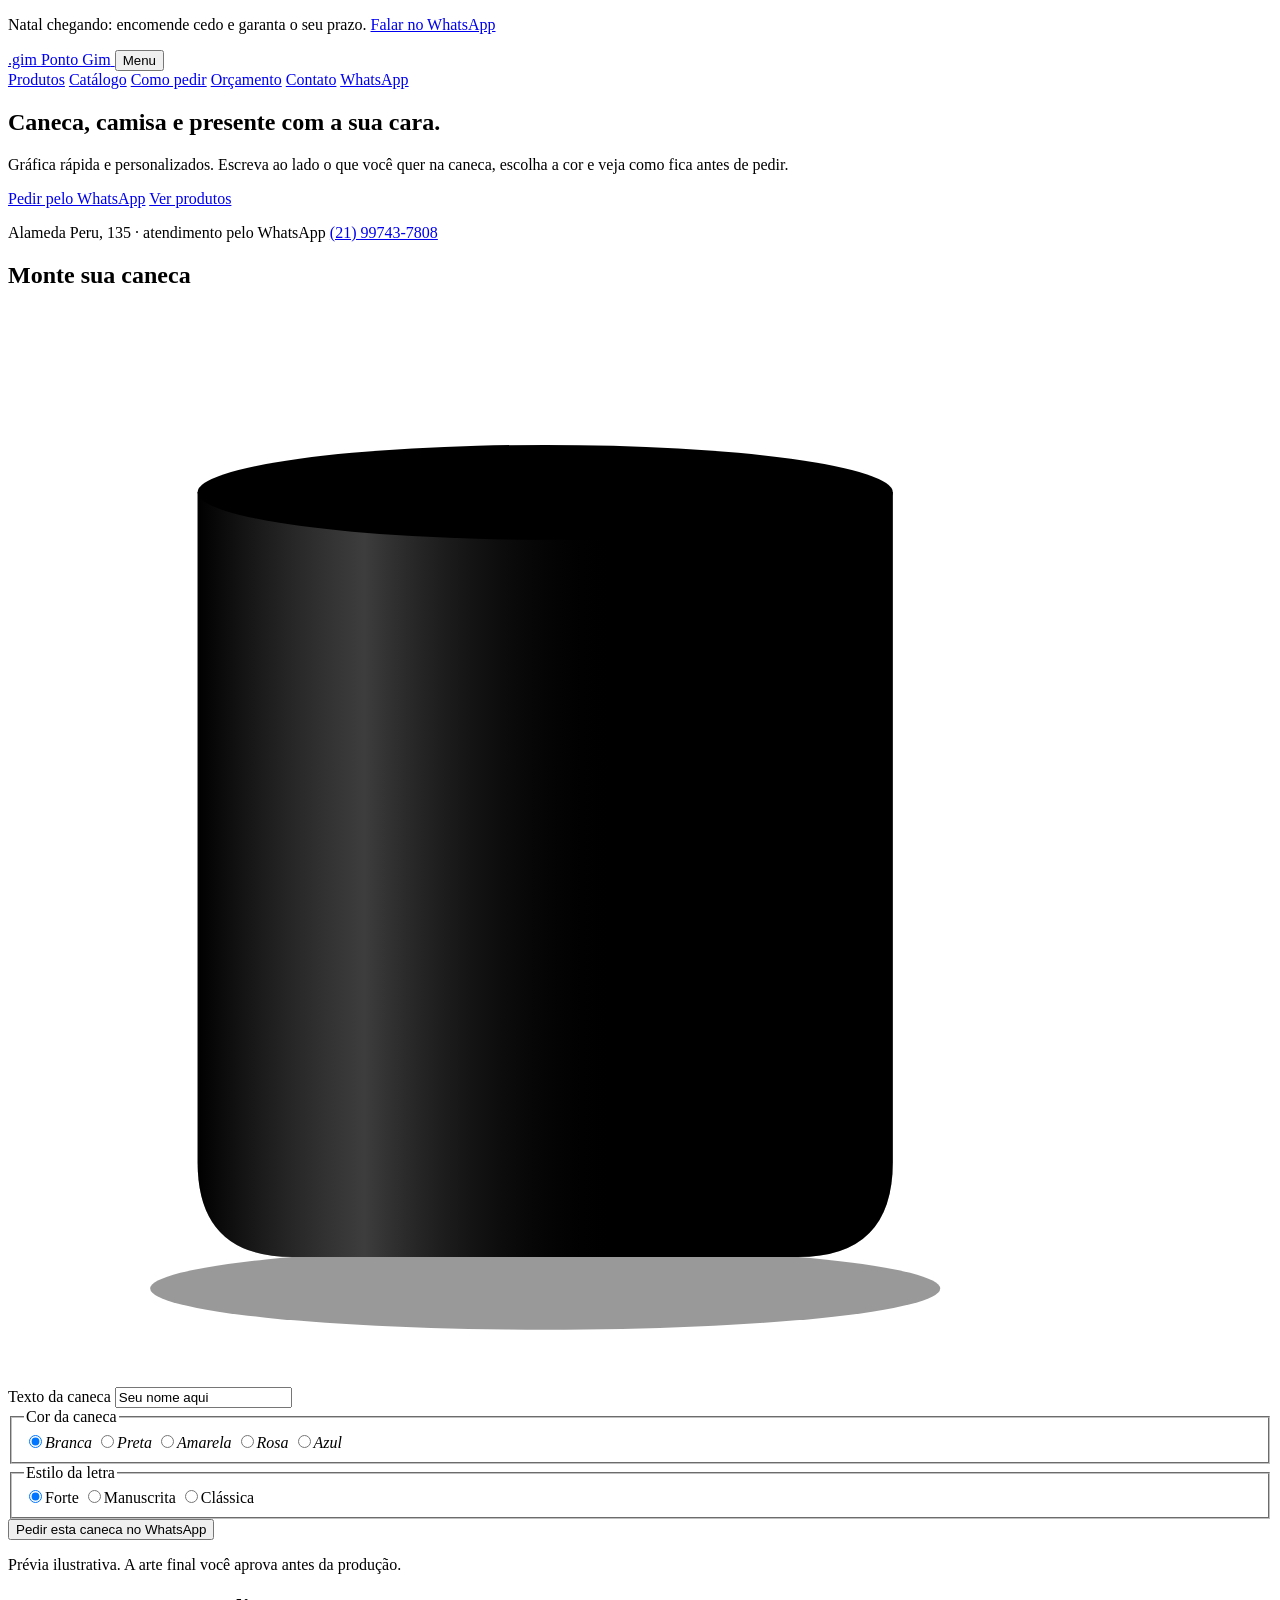
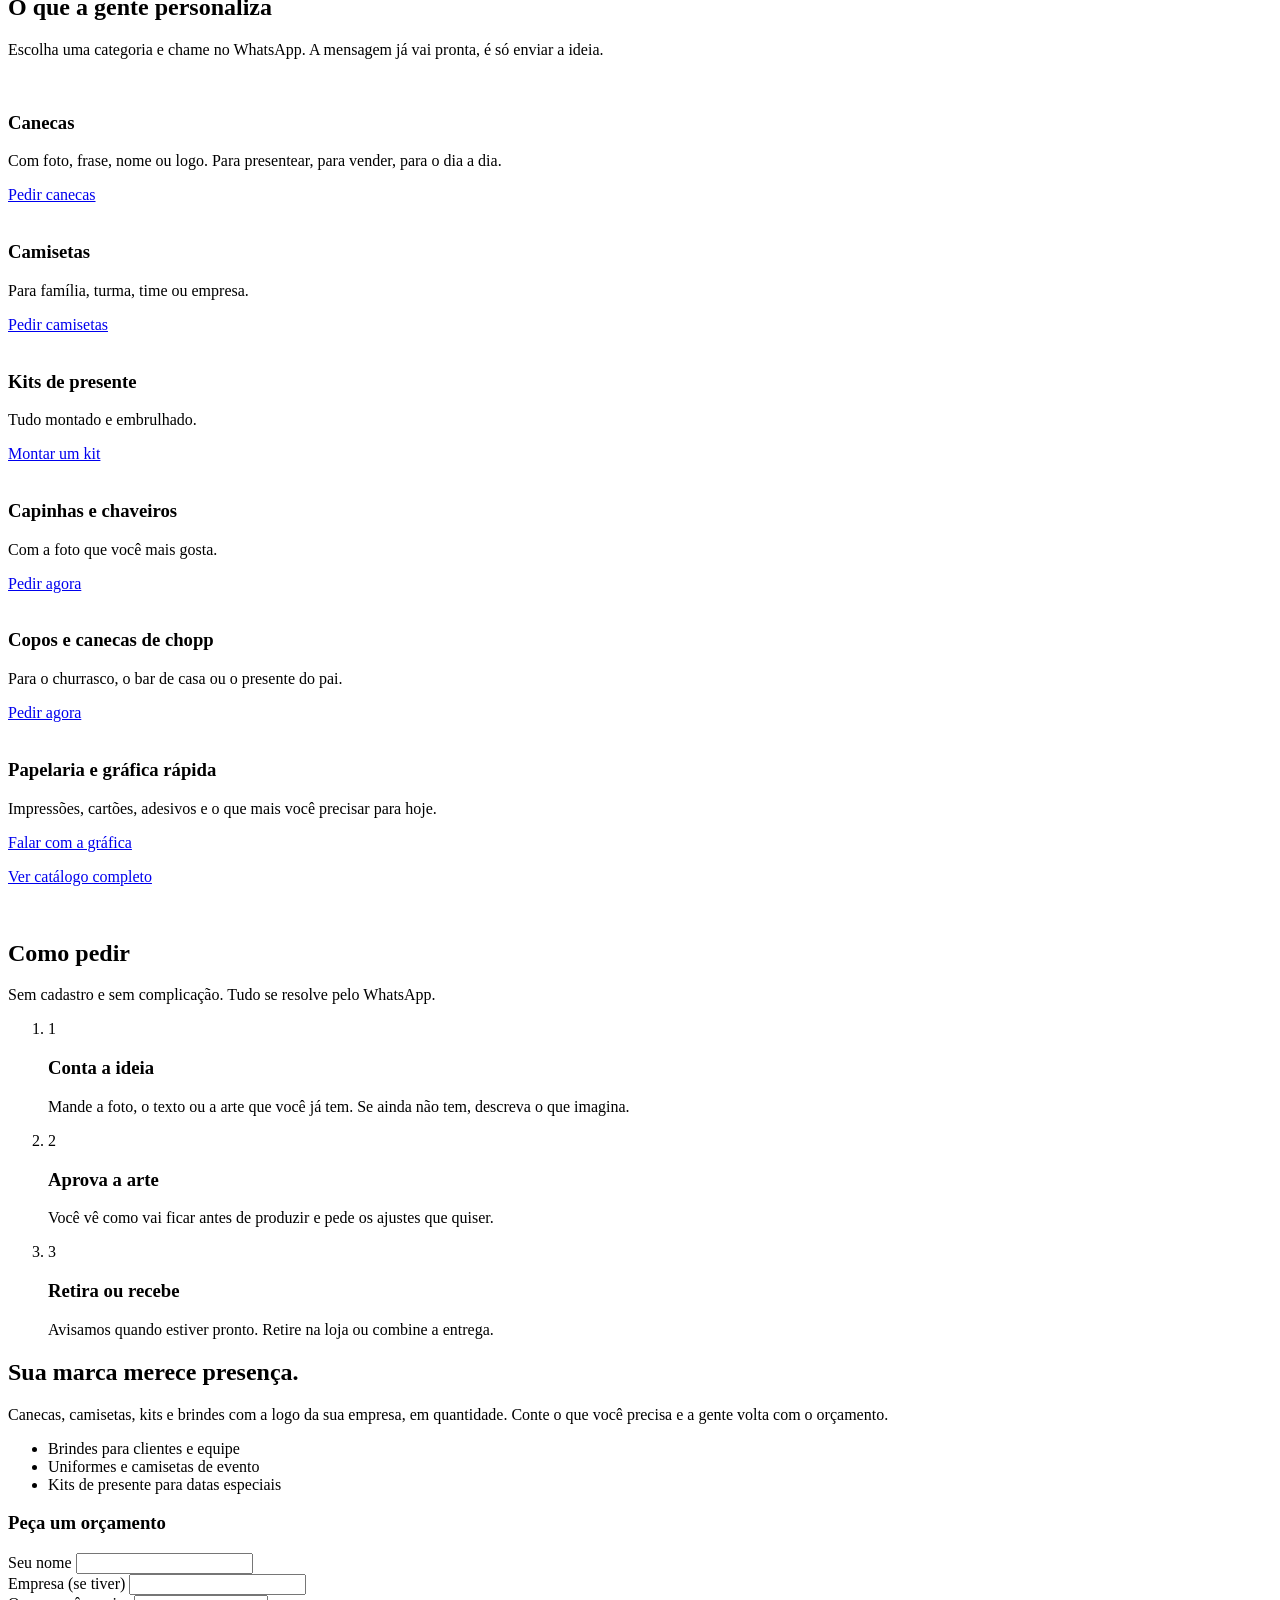
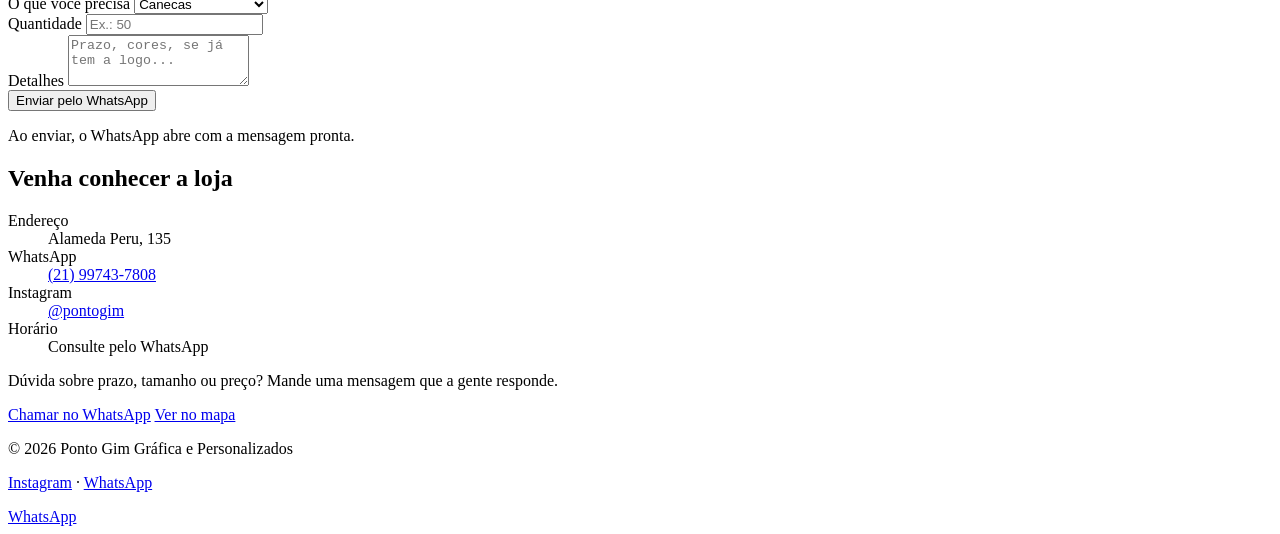
==== index.html @ f095c34d "Add files via upload" ====
<!DOCTYPE html>
<html lang="pt-BR">
<head>
  <meta charset="utf-8">
  <meta name="viewport" content="width=device-width, initial-scale=1">
  <title>Ponto Gim | Gráfica rápida e personalizados</title>
  <meta name="description" content="Canecas, camisetas, brindes e kits personalizados. Gráfica rápida na Alameda Peru, 135. Peça pelo WhatsApp.">
  <meta name="theme-color" content="#120d1f">
  <meta property="og:title" content="Ponto Gim | Gráfica rápida e personalizados">
  <meta property="og:description" content="Canecas, camisetas, brindes e kits com a sua cara. Peça pelo WhatsApp.">
  <meta property="og:type" content="website">
  <link rel="icon" href="data:image/svg+xml,%3Csvg xmlns='http://www.w3.org/2000/svg' viewBox='0 0 64 64'%3E%3Cdefs%3E%3ClinearGradient id='g' x1='0' y1='0' x2='1' y2='1'%3E%3Cstop offset='0' stop-color='%23ff8a1f'/%3E%3Cstop offset='.5' stop-color='%23ff3d8b'/%3E%3Cstop offset='1' stop-color='%232e6bff'/%3E%3C/linearGradient%3E%3C/defs%3E%3Ccircle cx='32' cy='32' r='30' fill='url(%23g)'/%3E%3Ccircle cx='32' cy='32' r='22' fill='%23120d1f'/%3E%3C/svg%3E">

  <link rel="preconnect" href="https://fonts.googleapis.com">
  <link rel="preconnect" href="https://fonts.gstatic.com" crossorigin>
  <link href="https://fonts.googleapis.com/css2?family=Anton&family=Figtree:wght@400;600;800&family=Playfair+Display:ital,wght@1,700&family=Yellowtail&display=swap" rel="stylesheet">
  <link rel="stylesheet" href="css/style.css">
</head>
<body>

  <!-- Faixa de campanha: troque o texto a cada data comemorativa -->
  <div class="campaign">
    <p>Natal chegando: encomende cedo e garanta o seu prazo.
      <a href="https://wa.me/5521997437808" data-wa="Oi! Vim pelo site e quero encomendar presentes de Natal.">Falar no WhatsApp</a>
    </p>
  </div>

  <header class="site-header">
    <div class="wrap header-row">
      <a class="logo" href="#inicio" aria-label="Ponto Gim, ir para o início">
        <!-- Para usar o logo oficial: troque este span por <img src="img/logo.png" alt="Ponto Gim" height="44"> -->
        <span class="logo-mark"><span class="logo-text">.gim</span></span>
        <span class="logo-name">Ponto Gim</span>
      </a>

      <button class="nav-toggle" type="button" aria-expanded="false" aria-controls="menu">Menu</button>

      <nav id="menu" class="nav" aria-label="Principal">
        <a href="#produtos">Produtos</a>
        <a href="paginas/catalogo.html">Catálogo</a>
        <a href="#como-pedir">Como pedir</a>
        <a href="#orcamento">Orçamento</a>
        <a href="#contato">Contato</a>
        <a class="btn btn--primary btn--small" href="https://wa.me/5521997437808" data-wa="Oi! Vim pelo site da Ponto Gim e queria fazer um pedido.">WhatsApp</a>
      </nav>
    </div>
  </header>

  <main>

    <!-- HERO -->
    <section id="inicio" class="hero">
      <div class="wrap hero-grid">
        <div class="hero-copy">
          <h1>Caneca, camisa e presente com a sua cara.</h1>
          <p class="hero-lead">Gráfica rápida e personalizados. Escreva ao lado o que você quer na caneca, escolha a cor e veja como fica antes de pedir.</p>
          <div class="hero-actions">
            <a class="btn btn--primary" href="https://wa.me/5521997437808" data-wa="Oi! Vim pelo site da Ponto Gim e queria fazer um pedido.">Pedir pelo WhatsApp</a>
            <a class="btn btn--ghost" href="#produtos">Ver produtos</a>
          </div>
          <p class="hero-address">Alameda Peru, 135 &middot; atendimento pelo WhatsApp <a href="tel:+5521997437808">(21) 99743-7808</a></p>
        </div>

        <form class="builder" id="builder" aria-labelledby="builder-title">
          <h2 id="builder-title">Monte sua caneca</h2>

          <div class="stage">
            <svg id="mug" viewBox="0 0 400 340" role="img" aria-label="Pré-visualização da caneca personalizada">
              <defs>
                <linearGradient id="shade" x1="0" x2="1" y1="0" y2="0">
                  <stop offset="0" stop-color="#000" stop-opacity=".30"/>
                  <stop offset=".24" stop-color="#fff" stop-opacity=".24"/>
                  <stop offset=".6" stop-color="#000" stop-opacity="0"/>
                  <stop offset="1" stop-color="#000" stop-opacity=".34"/>
                </linearGradient>
              </defs>
              <ellipse cx="170" cy="310" rx="125" ry="13" fill="#000" opacity=".4"/>
              <path id="mug-handle" d="M276 106 C356 100 356 240 276 238" fill="none" stroke-width="30" stroke-linecap="round"/>
              <path id="mug-body" d="M60 58 H280 V270 Q280 300 250 300 H90 Q60 300 60 270 Z"/>
              <path d="M60 58 H280 V270 Q280 300 250 300 H90 Q60 300 60 270 Z" fill="url(#shade)"/>
              <ellipse id="mug-rim" cx="170" cy="58" rx="110" ry="15"/>
              <ellipse cx="170" cy="60" rx="100" ry="10" fill="#000" opacity=".38"/>
              <text id="mug-label" x="170" y="180" text-anchor="middle"></text>
            </svg>
          </div>

          <div class="field">
            <label for="mug-text">Texto da caneca</label>
            <input id="mug-text" name="texto" type="text" maxlength="36" value="Seu nome aqui" autocomplete="off">
          </div>

          <fieldset class="field">
            <legend>Cor da caneca</legend>
            <div class="swatches">
              <label class="swatch"><input type="radio" name="cor" value="#f4f1f8" data-nome="Branca" checked><span style="--c:#f4f1f8"></span><em class="sr-only">Branca</em></label>
              <label class="swatch"><input type="radio" name="cor" value="#1b1625" data-nome="Preta"><span style="--c:#1b1625"></span><em class="sr-only">Preta</em></label>
              <label class="swatch"><input type="radio" name="cor" value="#ffc23d" data-nome="Amarela"><span style="--c:#ffc23d"></span><em class="sr-only">Amarela</em></label>
              <label class="swatch"><input type="radio" name="cor" value="#ff6fa8" data-nome="Rosa"><span style="--c:#ff6fa8"></span><em class="sr-only">Rosa</em></label>
              <label class="swatch"><input type="radio" name="cor" value="#2e6bff" data-nome="Azul"><span style="--c:#2e6bff"></span><em class="sr-only">Azul</em></label>
            </div>
          </fieldset>

          <fieldset class="field">
            <legend>Estilo da letra</legend>
            <div class="pills">
              <label class="pill pill--forte"><input type="radio" name="fonte" value="forte" data-nome="Forte" checked><span>Forte</span></label>
              <label class="pill pill--manuscrita"><input type="radio" name="fonte" value="manuscrita" data-nome="Manuscrita"><span>Manuscrita</span></label>
              <label class="pill pill--classica"><input type="radio" name="fonte" value="classica" data-nome="Clássica"><span>Clássica</span></label>
            </div>
          </fieldset>

          <button class="btn btn--primary btn--full" type="submit">Pedir esta caneca no WhatsApp</button>
          <p class="builder-note">Prévia ilustrativa. A arte final você aprova antes da produção.</p>
        </form>
      </div>
    </section>

    <!-- PRODUTOS -->
    <section id="produtos" class="section section--light">
      <div class="wrap">
        <div class="section-head">
          <h2>O que a gente personaliza</h2>
          <p>Escolha uma categoria e chame no WhatsApp. A mensagem já vai pronta, é só enviar a ideia.</p>
        </div>

        <!-- Para colocar fotos reais: salve em /img com os nomes abaixo (caneca.jpg, camiseta.jpg...). Se o arquivo não existir, o cartão usa só a cor. -->
        <div class="tiles">
          <article class="tile tile--big" style="--bg:#7b3ff2;--fg:#fff">
            <img src="img/caneca.jpg" alt="" loading="lazy" data-opcional>
            <div class="tile-body">
              <h3>Canecas</h3>
              <p>Com foto, frase, nome ou logo. Para presentear, para vender, para o dia a dia.</p>
              <a class="btn btn--light" href="https://wa.me/5521997437808" data-wa="Oi! Vim pelo site e quero fazer canecas personalizadas.">Pedir canecas</a>
            </div>
          </article>

          <article class="tile" style="--bg:#ff8a1f;--fg:#120d1f">
            <img src="img/camiseta.jpg" alt="" loading="lazy" data-opcional>
            <div class="tile-body">
              <h3>Camisetas</h3>
              <p>Para família, turma, time ou empresa.</p>
              <a class="btn btn--dark" href="https://wa.me/5521997437808" data-wa="Oi! Vim pelo site e quero fazer camisetas personalizadas.">Pedir camisetas</a>
            </div>
          </article>

          <article class="tile" style="--bg:#ff3d8b;--fg:#120d1f">
            <img src="img/kits.jpg" alt="" loading="lazy" data-opcional>
            <div class="tile-body">
              <h3>Kits de presente</h3>
              <p>Tudo montado e embrulhado.</p>
              <a class="btn btn--dark" href="https://wa.me/5521997437808" data-wa="Oi! Vim pelo site e quero montar um kit de presente personalizado.">Montar um kit</a>
            </div>
          </article>

          <article class="tile" style="--bg:#2e6bff;--fg:#fff">
            <img src="img/capinhas.jpg" alt="" loading="lazy" data-opcional>
            <div class="tile-body">
              <h3>Capinhas e chaveiros</h3>
              <p>Com a foto que você mais gosta.</p>
              <a class="btn btn--light" href="https://wa.me/5521997437808" data-wa="Oi! Vim pelo site e quero capinha ou chaveiro com foto.">Pedir agora</a>
            </div>
          </article>

          <article class="tile" style="--bg:#ffc23d;--fg:#120d1f">
            <img src="img/copos.jpg" alt="" loading="lazy" data-opcional>
            <div class="tile-body">
              <h3>Copos e canecas de chopp</h3>
              <p>Para o churrasco, o bar de casa ou o presente do pai.</p>
              <a class="btn btn--dark" href="https://wa.me/5521997437808" data-wa="Oi! Vim pelo site e quero copos ou canecas de chopp personalizados.">Pedir agora</a>
            </div>
          </article>

          <article class="tile tile--wide" style="--bg:#1b1430;--fg:#fff">
            <img src="img/papelaria.jpg" alt="" loading="lazy" data-opcional>
            <div class="tile-body">
              <h3>Papelaria e gráfica rápida</h3>
              <p>Impressões, cartões, adesivos e o que mais você precisar para hoje.</p>
              <a class="btn btn--light" href="https://wa.me/5521997437808" data-wa="Oi! Vim pelo site e preciso de um serviço de gráfica rápida.">Falar com a gráfica</a>
            </div>
          </article>
        </div>

        <p class="ver-catalogo">
          <a class="btn btn--dark" href="paginas/catalogo.html">Ver catálogo completo</a>
        </p>
      </div>
    </section>

    <!-- COMO PEDIR -->
    <section id="como-pedir" class="section">
      <div class="wrap wrap--mascote">
        <!-- Mascote: salve o arquivo em img/mascote.png (PNG com fundo transparente). Se não existir, some sozinho. -->
        <img class="mascote" src="img/mascote.png" alt="" loading="lazy" data-opcional>
        <div class="section-head">
          <h2>Como pedir</h2>
          <p>Sem cadastro e sem complicação. Tudo se resolve pelo WhatsApp.</p>
        </div>
        <ol class="steps">
          <li>
            <span class="step-n">1</span>
            <h3>Conta a ideia</h3>
            <p>Mande a foto, o texto ou a arte que você já tem. Se ainda não tem, descreva o que imagina.</p>
          </li>
          <li>
            <span class="step-n">2</span>
            <h3>Aprova a arte</h3>
            <p>Você vê como vai ficar antes de produzir e pede os ajustes que quiser.</p>
          </li>
          <li>
            <span class="step-n">3</span>
            <h3>Retira ou recebe</h3>
            <p>Avisamos quando estiver pronto. Retire na loja ou combine a entrega.</p>
          </li>
        </ol>
      </div>
    </section>

    <!-- CORPORATIVO + ORÇAMENTO -->
    <section id="orcamento" class="section section--panel">
      <div class="wrap corp-grid">
        <div class="corp-copy">
          <h2>Sua marca merece presença.</h2>
          <p>Canecas, camisetas, kits e brindes com a logo da sua empresa, em quantidade. Conte o que você precisa e a gente volta com o orçamento.</p>
          <ul class="corp-list">
            <li>Brindes para clientes e equipe</li>
            <li>Uniformes e camisetas de evento</li>
            <li>Kits de presente para datas especiais</li>
          </ul>
        </div>

        <form class="quote" id="quote">
          <h3>Peça um orçamento</h3>
          <div class="field">
            <label for="q-nome">Seu nome</label>
            <input id="q-nome" name="nome" type="text" required autocomplete="name">
          </div>
          <div class="field">
            <label for="q-empresa">Empresa (se tiver)</label>
            <input id="q-empresa" name="empresa" type="text" autocomplete="organization">
          </div>
          <div class="row">
            <div class="field">
              <label for="q-produto">O que você precisa</label>
              <select id="q-produto" name="produto">
                <option>Canecas</option>
                <option>Camisetas</option>
                <option>Kits de presente</option>
                <option>Brindes</option>
                <option>Papelaria e gráfica</option>
                <option>Outro</option>
              </select>
            </div>
            <div class="field">
              <label for="q-qtd">Quantidade</label>
              <input id="q-qtd" name="qtd" type="number" min="1" inputmode="numeric" placeholder="Ex.: 50">
            </div>
          </div>
          <div class="field">
            <label for="q-detalhes">Detalhes</label>
            <textarea id="q-detalhes" name="detalhes" rows="3" placeholder="Prazo, cores, se já tem a logo..."></textarea>
          </div>
          <button class="btn btn--primary btn--full" type="submit">Enviar pelo WhatsApp</button>
          <p class="builder-note">Ao enviar, o WhatsApp abre com a mensagem pronta.</p>
        </form>
      </div>
    </section>

    <!-- CONTATO -->
    <section id="contato" class="section section--light">
      <div class="wrap contact-grid">
        <div>
          <h2>Venha conhecer a loja</h2>
          <dl class="contact-list">
            <div>
              <dt>Endereço</dt>
              <dd>Alameda Peru, 135</dd>
            </div>
            <div>
              <dt>WhatsApp</dt>
              <dd><a href="https://wa.me/5521997437808" data-wa="Oi! Vim pelo site da Ponto Gim.">(21) 99743-7808</a></dd>
            </div>
            <div>
              <dt>Instagram</dt>
              <dd><a href="https://www.instagram.com/pontogim" target="_blank" rel="noopener">@pontogim</a></dd>
            </div>
            <div>
              <dt>Horário</dt>
              <dd>Consulte pelo WhatsApp</dd>
            </div>
          </dl>
        </div>

        <div class="contact-cta">
          <p>Dúvida sobre prazo, tamanho ou preço? Mande uma mensagem que a gente responde.</p>
          <div class="hero-actions">
            <a class="btn btn--dark" href="https://wa.me/5521997437808" data-wa="Oi! Vim pelo site da Ponto Gim e tenho uma dúvida.">Chamar no WhatsApp</a>
            <a class="btn btn--outline-dark" href="https://www.google.com/maps/search/?api=1&amp;query=Alameda+Peru+135" target="_blank" rel="noopener">Ver no mapa</a>
          </div>
        </div>
      </div>
    </section>

  </main>

  <footer class="site-footer">
    <div class="wrap footer-row">
      <p>&copy; <span id="year">2026</span> Ponto Gim Gráfica e Personalizados</p>
      <p><a href="https://www.instagram.com/pontogim" target="_blank" rel="noopener">Instagram</a> &middot; <a href="https://wa.me/5521997437808" data-wa="Oi! Vim pelo site da Ponto Gim.">WhatsApp</a></p>
    </div>
  </footer>

  <a class="wa-float" href="https://wa.me/5521997437808" data-wa="Oi! Vim pelo site da Ponto Gim e queria fazer um pedido.">WhatsApp</a>

  <script src="js/comum.js"></script>
  <script src="js/script.js"></script>
</body>
</html>
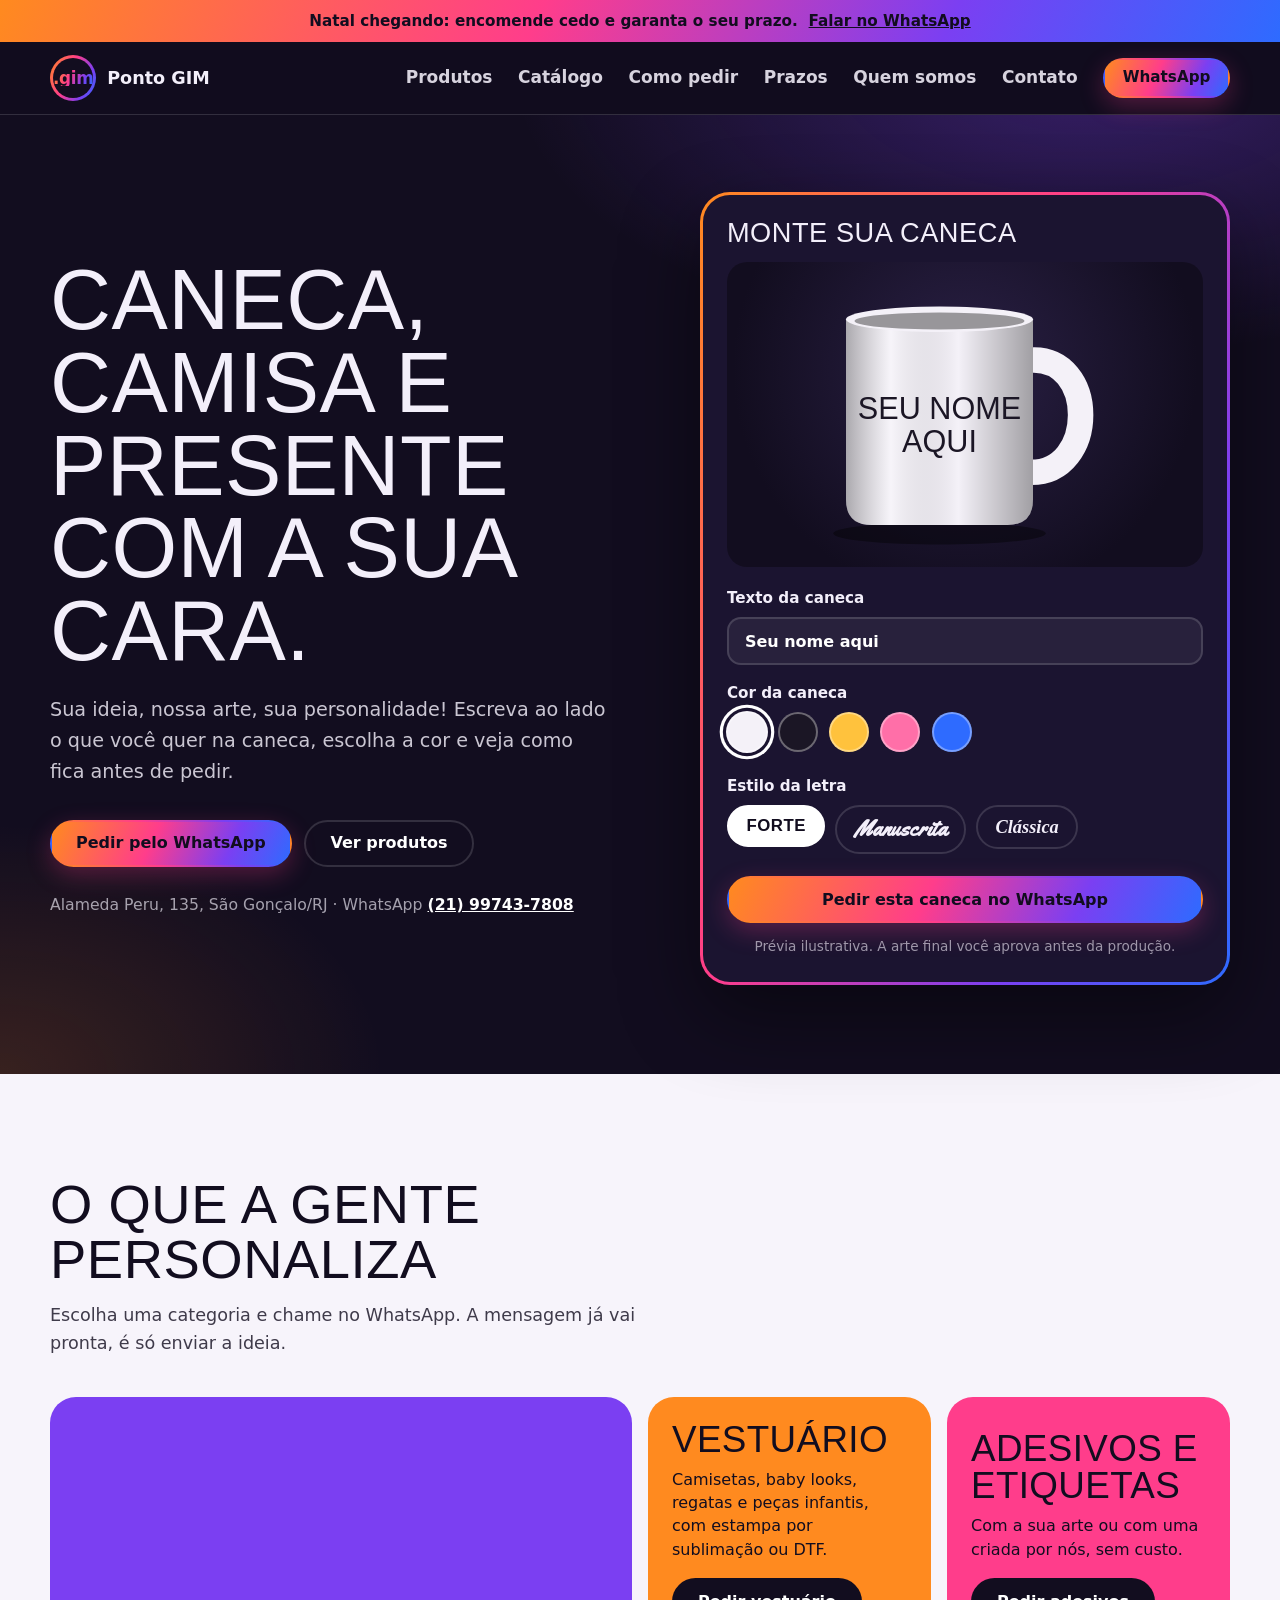
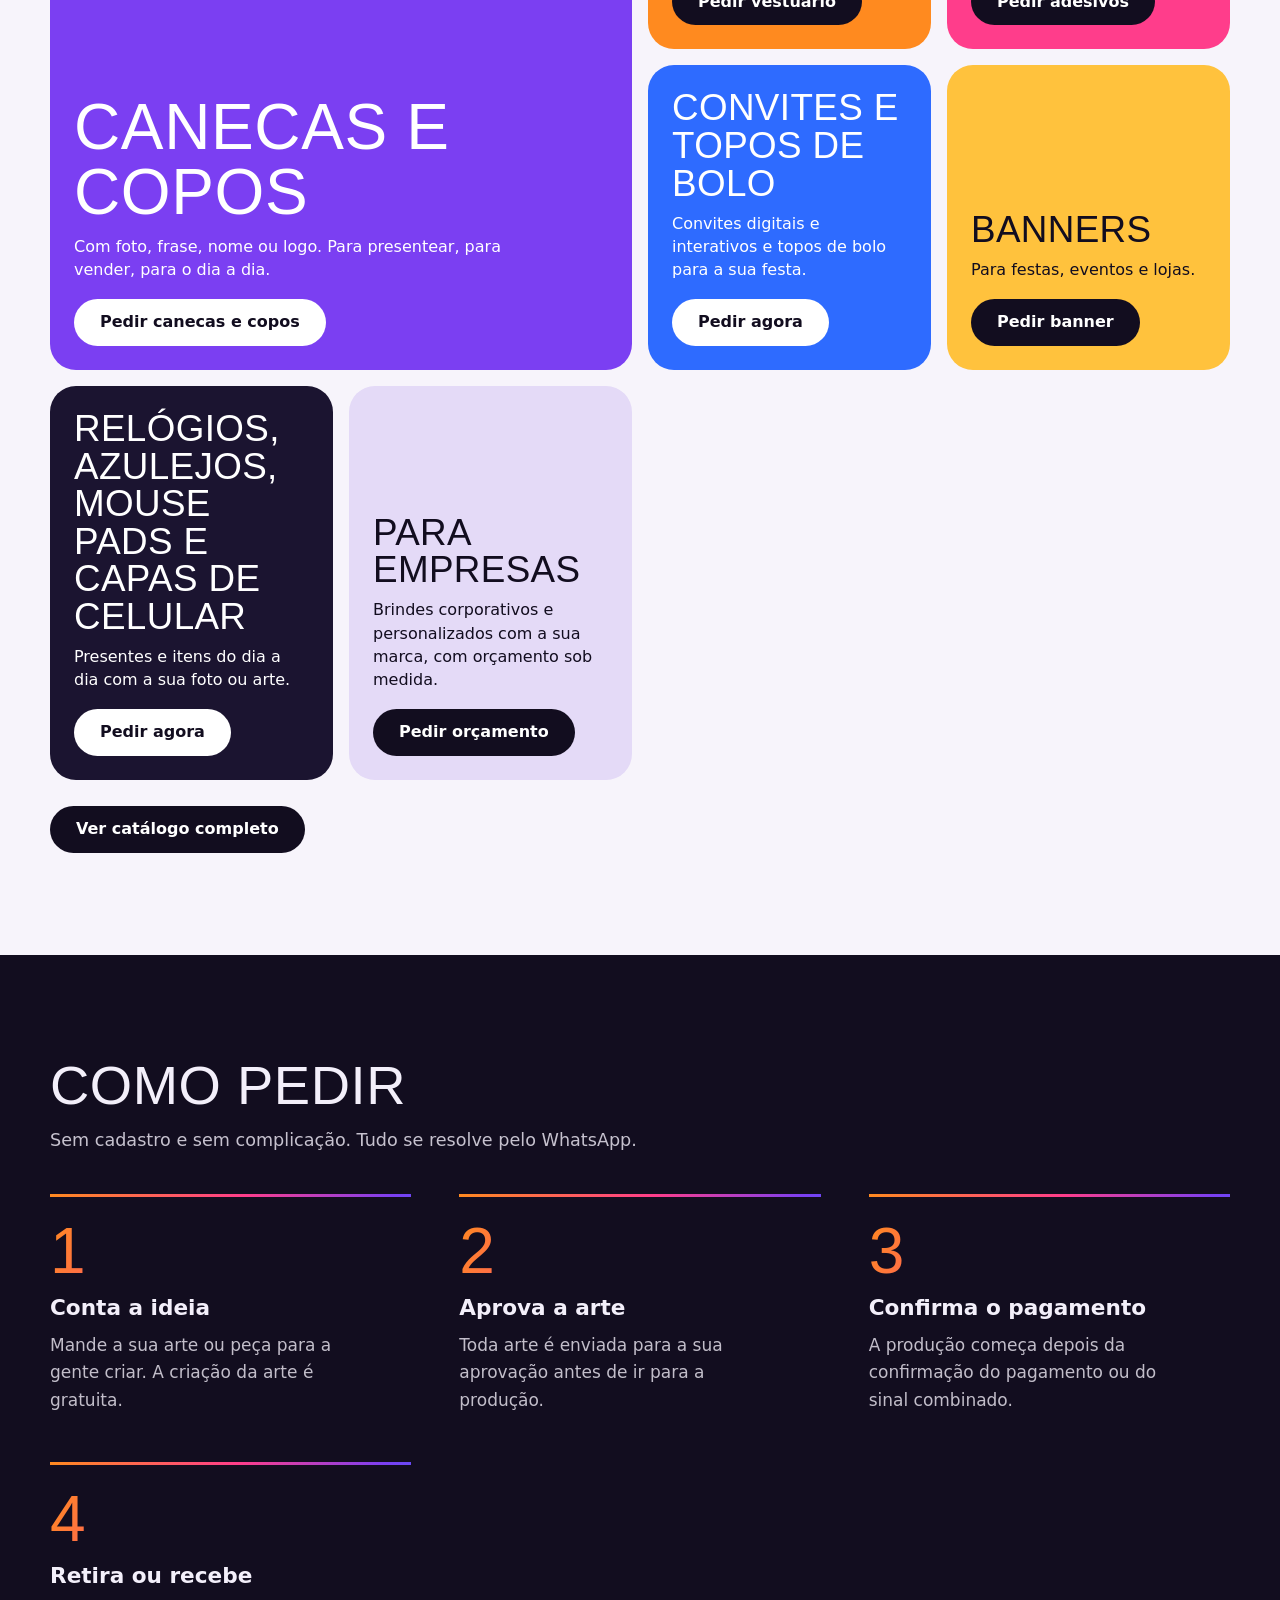
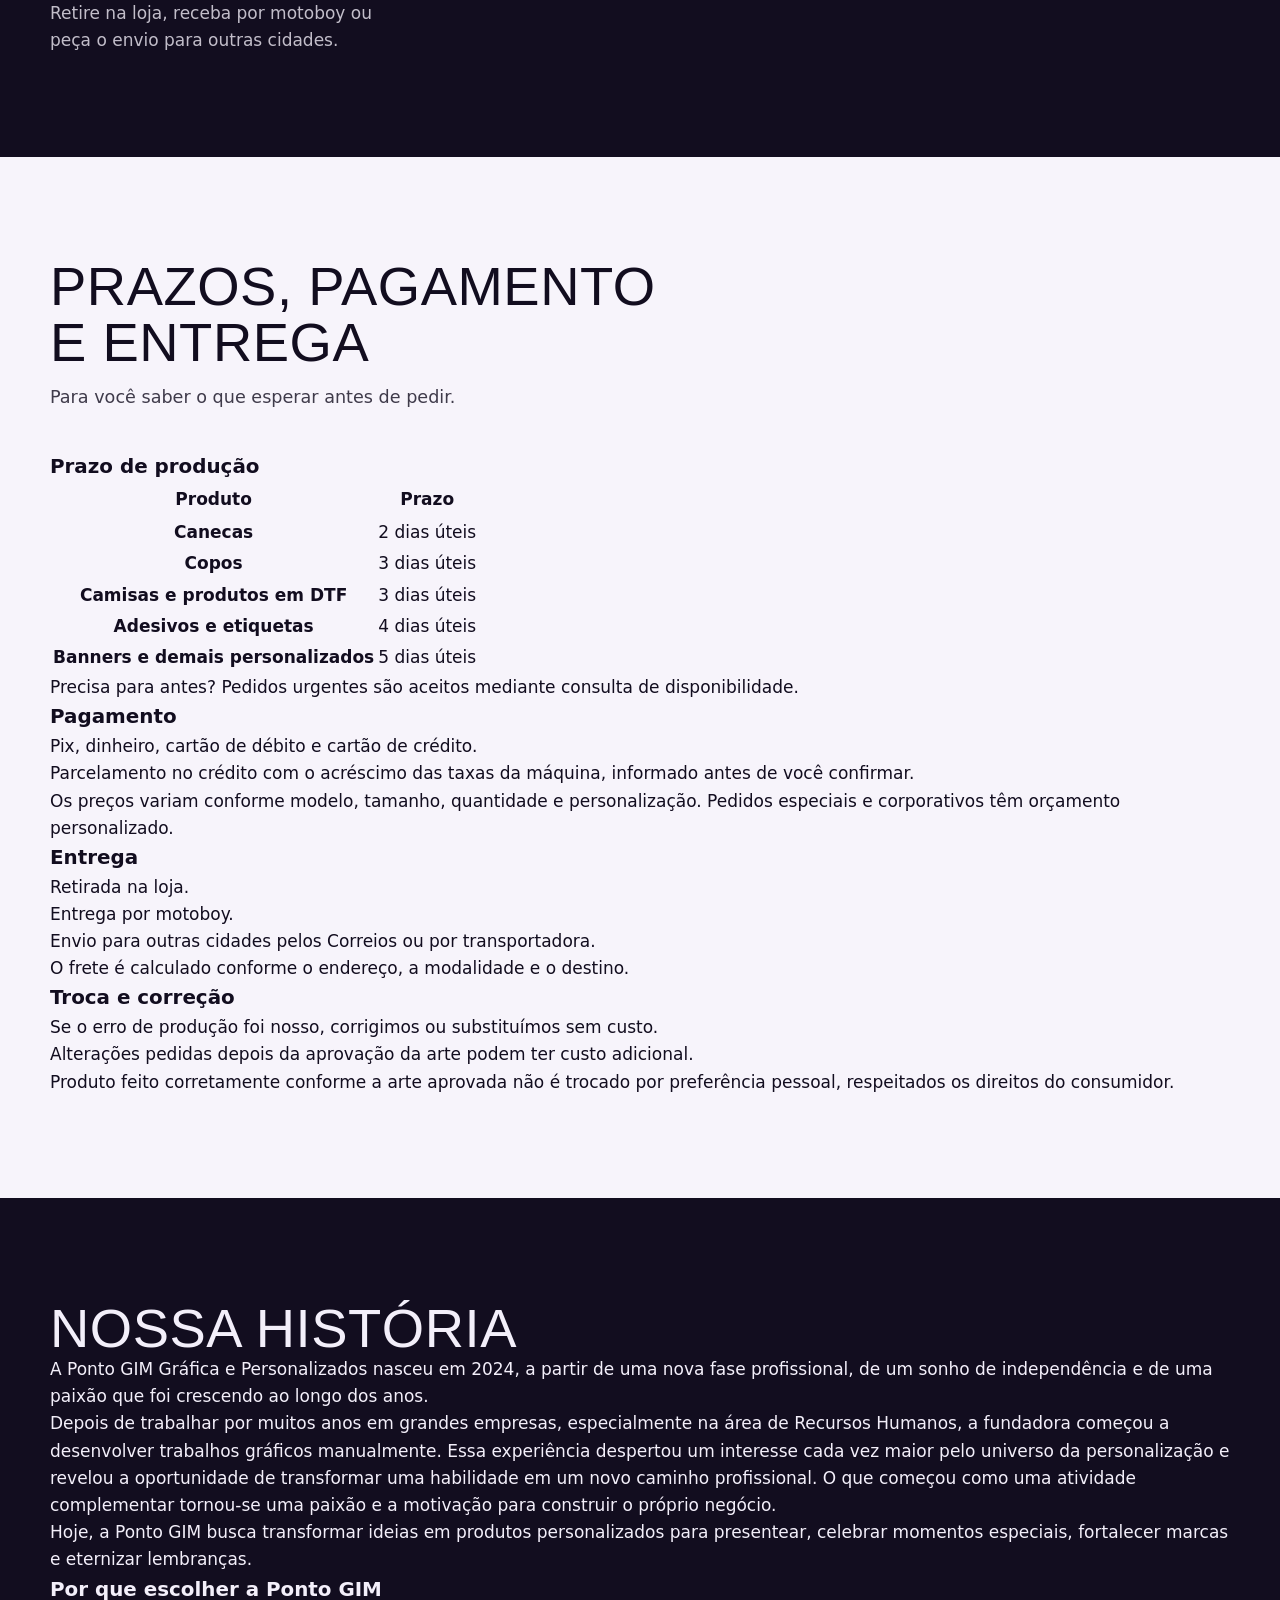
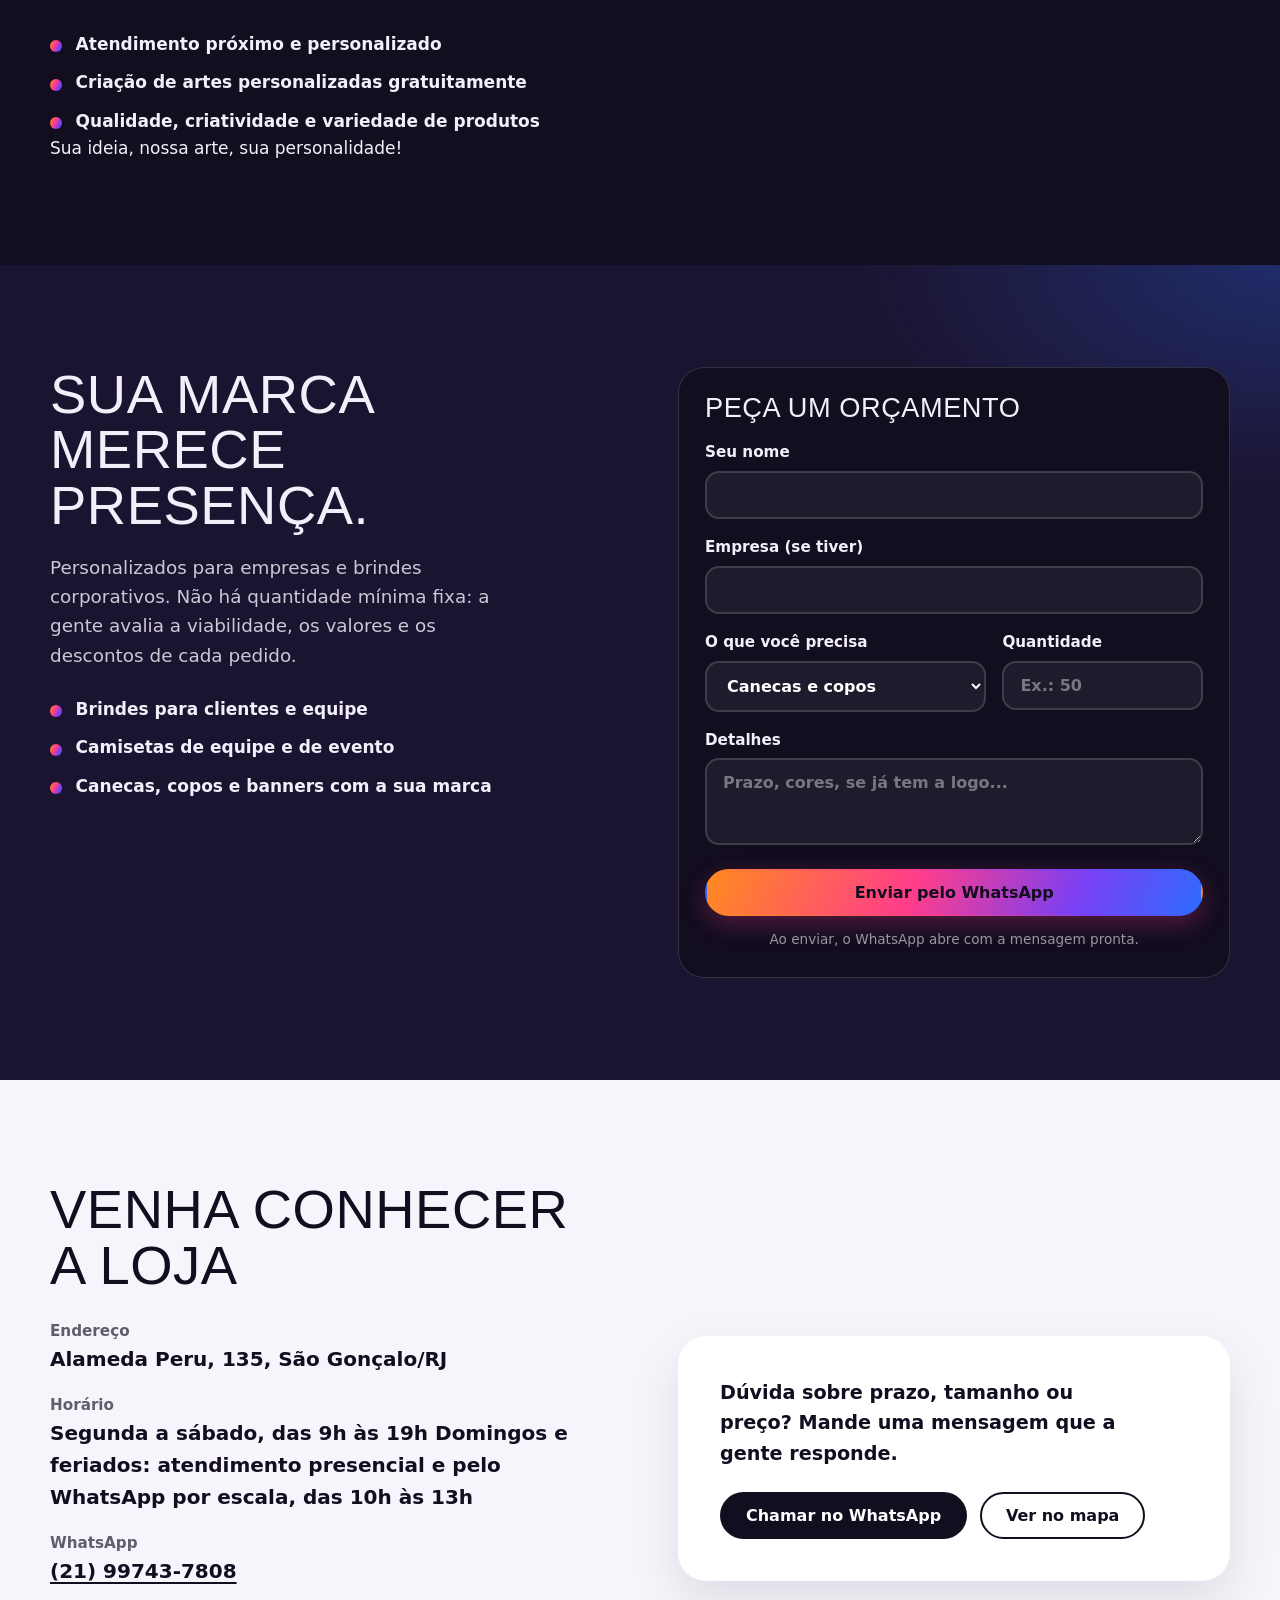
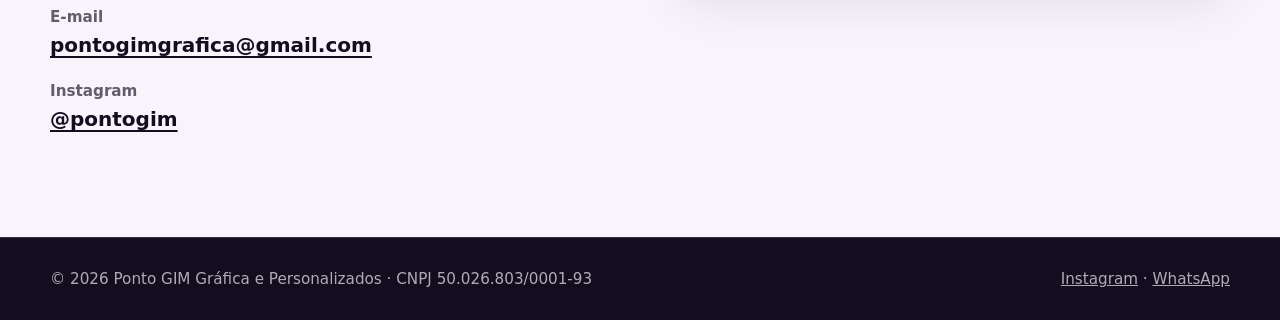
==== commit cd9329bb: "Add files via upload" ====
--- a/index.html
+++ b/index.html
@@ -3,11 +3,11 @@
 <head>
   <meta charset="utf-8">
   <meta name="viewport" content="width=device-width, initial-scale=1">
-  <title>Ponto Gim | Gráfica rápida e personalizados</title>
-  <meta name="description" content="Canecas, camisetas, brindes e kits personalizados. Gráfica rápida na Alameda Peru, 135. Peça pelo WhatsApp.">
+  <title>Ponto GIM | Gráfica e personalizados</title>
+  <meta name="description" content="Canecas, copos, camisetas, adesivos, banners e brindes personalizados. Alameda Peru, 135, São Gonçalo/RJ. Peça pelo WhatsApp.">
   <meta name="theme-color" content="#120d1f">
-  <meta property="og:title" content="Ponto Gim | Gráfica rápida e personalizados">
-  <meta property="og:description" content="Canecas, camisetas, brindes e kits com a sua cara. Peça pelo WhatsApp.">
+  <meta property="og:title" content="Ponto GIM | Gráfica e personalizados">
+  <meta property="og:description" content="Sua ideia, nossa arte, sua personalidade! Peça pelo WhatsApp.">
   <meta property="og:type" content="website">
   <link rel="icon" href="data:image/svg+xml,%3Csvg xmlns='http://www.w3.org/2000/svg' viewBox='0 0 64 64'%3E%3Cdefs%3E%3ClinearGradient id='g' x1='0' y1='0' x2='1' y2='1'%3E%3Cstop offset='0' stop-color='%23ff8a1f'/%3E%3Cstop offset='.5' stop-color='%23ff3d8b'/%3E%3Cstop offset='1' stop-color='%232e6bff'/%3E%3C/linearGradient%3E%3C/defs%3E%3Ccircle cx='32' cy='32' r='30' fill='url(%23g)'/%3E%3Ccircle cx='32' cy='32' r='22' fill='%23120d1f'/%3E%3C/svg%3E">
 
@@ -27,10 +27,10 @@
 
   <header class="site-header">
     <div class="wrap header-row">
-      <a class="logo" href="#inicio" aria-label="Ponto Gim, ir para o início">
-        <!-- Para usar o logo oficial: troque este span por <img src="img/logo.png" alt="Ponto Gim" height="44"> -->
+      <a class="logo" href="#inicio" aria-label="Ponto GIM, ir para o início">
+        <!-- Para usar o logo oficial: troque este span por <img src="img/logo.png" alt="Ponto GIM" height="44"> -->
         <span class="logo-mark"><span class="logo-text">.gim</span></span>
-        <span class="logo-name">Ponto Gim</span>
+        <span class="logo-name">Ponto GIM</span>
       </a>
 
       <button class="nav-toggle" type="button" aria-expanded="false" aria-controls="menu">Menu</button>
@@ -39,9 +39,10 @@
         <a href="#produtos">Produtos</a>
         <a href="paginas/catalogo.html">Catálogo</a>
         <a href="#como-pedir">Como pedir</a>
-        <a href="#orcamento">Orçamento</a>
+        <a href="#prazos">Prazos</a>
+        <a href="#sobre">Quem somos</a>
         <a href="#contato">Contato</a>
-        <a class="btn btn--primary btn--small" href="https://wa.me/5521997437808" data-wa="Oi! Vim pelo site da Ponto Gim e queria fazer um pedido.">WhatsApp</a>
+        <a class="btn btn--primary btn--small" href="https://wa.me/5521997437808" data-wa="Oi! Vim pelo site da Ponto GIM e queria fazer um pedido.">WhatsApp</a>
       </nav>
     </div>
   </header>
@@ -53,12 +54,12 @@
       <div class="wrap hero-grid">
         <div class="hero-copy">
           <h1>Caneca, camisa e presente com a sua cara.</h1>
-          <p class="hero-lead">Gráfica rápida e personalizados. Escreva ao lado o que você quer na caneca, escolha a cor e veja como fica antes de pedir.</p>
+          <p class="hero-lead">Sua ideia, nossa arte, sua personalidade! Escreva ao lado o que você quer na caneca, escolha a cor e veja como fica antes de pedir.</p>
           <div class="hero-actions">
-            <a class="btn btn--primary" href="https://wa.me/5521997437808" data-wa="Oi! Vim pelo site da Ponto Gim e queria fazer um pedido.">Pedir pelo WhatsApp</a>
+            <a class="btn btn--primary" href="https://wa.me/5521997437808" data-wa="Oi! Vim pelo site da Ponto GIM e queria fazer um pedido.">Pedir pelo WhatsApp</a>
             <a class="btn btn--ghost" href="#produtos">Ver produtos</a>
           </div>
-          <p class="hero-address">Alameda Peru, 135 &middot; atendimento pelo WhatsApp <a href="tel:+5521997437808">(21) 99743-7808</a></p>
+          <p class="hero-address">Alameda Peru, 135, São Gonçalo/RJ &middot; WhatsApp <a href="tel:+5521997437808">(21) 99743-7808</a></p>
         </div>
 
         <form class="builder" id="builder" aria-labelledby="builder-title">
@@ -123,59 +124,68 @@
           <p>Escolha uma categoria e chame no WhatsApp. A mensagem já vai pronta, é só enviar a ideia.</p>
         </div>
 
-        <!-- Para colocar fotos reais: salve em /img com os nomes abaixo (caneca.jpg, camiseta.jpg...). Se o arquivo não existir, o cartão usa só a cor. -->
+        <!-- Para colocar fotos reais: salve em /img com os nomes abaixo (caneca.jpg, vestuario.jpg...). Se o arquivo não existir, o cartão usa só a cor. -->
         <div class="tiles">
           <article class="tile tile--big" style="--bg:#7b3ff2;--fg:#fff">
             <img src="img/caneca.jpg" alt="" loading="lazy" data-opcional>
             <div class="tile-body">
-              <h3>Canecas</h3>
+              <h3>Canecas e copos</h3>
               <p>Com foto, frase, nome ou logo. Para presentear, para vender, para o dia a dia.</p>
-              <a class="btn btn--light" href="https://wa.me/5521997437808" data-wa="Oi! Vim pelo site e quero fazer canecas personalizadas.">Pedir canecas</a>
+              <a class="btn btn--light" href="https://wa.me/5521997437808" data-wa="Oi! Vim pelo site e quero fazer canecas ou copos personalizados.">Pedir canecas e copos</a>
             </div>
           </article>
 
           <article class="tile" style="--bg:#ff8a1f;--fg:#120d1f">
-            <img src="img/camiseta.jpg" alt="" loading="lazy" data-opcional>
-            <div class="tile-body">
-              <h3>Camisetas</h3>
-              <p>Para família, turma, time ou empresa.</p>
-              <a class="btn btn--dark" href="https://wa.me/5521997437808" data-wa="Oi! Vim pelo site e quero fazer camisetas personalizadas.">Pedir camisetas</a>
+            <img src="img/vestuario.jpg" alt="" loading="lazy" data-opcional>
+            <div class="tile-body">
+              <h3>Vestuário</h3>
+              <p>Camisetas, baby looks, regatas e peças infantis, com estampa por sublimação ou DTF.</p>
+              <a class="btn btn--dark" href="https://wa.me/5521997437808" data-wa="Oi! Vim pelo site e quero fazer peças de vestuário personalizadas.">Pedir vestuário</a>
             </div>
           </article>
 
           <article class="tile" style="--bg:#ff3d8b;--fg:#120d1f">
-            <img src="img/kits.jpg" alt="" loading="lazy" data-opcional>
-            <div class="tile-body">
-              <h3>Kits de presente</h3>
-              <p>Tudo montado e embrulhado.</p>
-              <a class="btn btn--dark" href="https://wa.me/5521997437808" data-wa="Oi! Vim pelo site e quero montar um kit de presente personalizado.">Montar um kit</a>
+            <img src="img/adesivos.jpg" alt="" loading="lazy" data-opcional>
+            <div class="tile-body">
+              <h3>Adesivos e etiquetas</h3>
+              <p>Com a sua arte ou com uma criada por nós, sem custo.</p>
+              <a class="btn btn--dark" href="https://wa.me/5521997437808" data-wa="Oi! Vim pelo site e quero adesivos ou etiquetas personalizados.">Pedir adesivos</a>
             </div>
           </article>
 
           <article class="tile" style="--bg:#2e6bff;--fg:#fff">
-            <img src="img/capinhas.jpg" alt="" loading="lazy" data-opcional>
-            <div class="tile-body">
-              <h3>Capinhas e chaveiros</h3>
-              <p>Com a foto que você mais gosta.</p>
-              <a class="btn btn--light" href="https://wa.me/5521997437808" data-wa="Oi! Vim pelo site e quero capinha ou chaveiro com foto.">Pedir agora</a>
+            <img src="img/festas.jpg" alt="" loading="lazy" data-opcional>
+            <div class="tile-body">
+              <h3>Convites e topos de bolo</h3>
+              <p>Convites digitais e interativos e topos de bolo para a sua festa.</p>
+              <a class="btn btn--light" href="https://wa.me/5521997437808" data-wa="Oi! Vim pelo site e quero convite digital ou topo de bolo personalizado.">Pedir agora</a>
             </div>
           </article>
 
           <article class="tile" style="--bg:#ffc23d;--fg:#120d1f">
-            <img src="img/copos.jpg" alt="" loading="lazy" data-opcional>
-            <div class="tile-body">
-              <h3>Copos e canecas de chopp</h3>
-              <p>Para o churrasco, o bar de casa ou o presente do pai.</p>
-              <a class="btn btn--dark" href="https://wa.me/5521997437808" data-wa="Oi! Vim pelo site e quero copos ou canecas de chopp personalizados.">Pedir agora</a>
-            </div>
-          </article>
-
-          <article class="tile tile--wide" style="--bg:#1b1430;--fg:#fff">
-            <img src="img/papelaria.jpg" alt="" loading="lazy" data-opcional>
-            <div class="tile-body">
-              <h3>Papelaria e gráfica rápida</h3>
-              <p>Impressões, cartões, adesivos e o que mais você precisar para hoje.</p>
-              <a class="btn btn--light" href="https://wa.me/5521997437808" data-wa="Oi! Vim pelo site e preciso de um serviço de gráfica rápida.">Falar com a gráfica</a>
+            <img src="img/banners.jpg" alt="" loading="lazy" data-opcional>
+            <div class="tile-body">
+              <h3>Banners</h3>
+              <p>Para festas, eventos e lojas.</p>
+              <a class="btn btn--dark" href="https://wa.me/5521997437808" data-wa="Oi! Vim pelo site e quero um banner personalizado.">Pedir banner</a>
+            </div>
+          </article>
+
+          <article class="tile tile--half" style="--bg:#1b1430;--fg:#fff">
+            <img src="img/outros.jpg" alt="" loading="lazy" data-opcional>
+            <div class="tile-body">
+              <h3>Relógios, azulejos, mouse pads e capas de celular</h3>
+              <p>Presentes e itens do dia a dia com a sua foto ou arte.</p>
+              <a class="btn btn--light" href="https://wa.me/5521997437808" data-wa="Oi! Vim pelo site e quero relógio, azulejo, mouse pad ou capa de celular personalizados.">Pedir agora</a>
+            </div>
+          </article>
+
+          <article class="tile tile--half" style="--bg:#e4daf7;--fg:#120d1f">
+            <img src="img/empresas.jpg" alt="" loading="lazy" data-opcional>
+            <div class="tile-body">
+              <h3>Para empresas</h3>
+              <p>Brindes corporativos e personalizados com a sua marca, com orçamento sob medida.</p>
+              <a class="btn btn--dark" href="#orcamento">Pedir orçamento</a>
             </div>
           </article>
         </div>
@@ -199,20 +209,106 @@
           <li>
             <span class="step-n">1</span>
             <h3>Conta a ideia</h3>
-            <p>Mande a foto, o texto ou a arte que você já tem. Se ainda não tem, descreva o que imagina.</p>
+            <p>Mande a sua arte ou peça para a gente criar. A criação da arte é gratuita.</p>
           </li>
           <li>
             <span class="step-n">2</span>
             <h3>Aprova a arte</h3>
-            <p>Você vê como vai ficar antes de produzir e pede os ajustes que quiser.</p>
+            <p>Toda arte é enviada para a sua aprovação antes de ir para a produção.</p>
           </li>
           <li>
             <span class="step-n">3</span>
+            <h3>Confirma o pagamento</h3>
+            <p>A produção começa depois da confirmação do pagamento ou do sinal combinado.</p>
+          </li>
+          <li>
+            <span class="step-n">4</span>
             <h3>Retira ou recebe</h3>
-            <p>Avisamos quando estiver pronto. Retire na loja ou combine a entrega.</p>
+            <p>Retire na loja, receba por motoboy ou peça o envio para outras cidades.</p>
           </li>
         </ol>
       </div>
+    </section>
+
+    <!-- PRAZOS, PAGAMENTO E ENTREGA -->
+    <section id="prazos" class="section section--light">
+      <div class="wrap">
+        <div class="section-head">
+          <h2>Prazos, pagamento e entrega</h2>
+          <p>Para você saber o que esperar antes de pedir.</p>
+        </div>
+
+        <div class="info-grid">
+          <div class="info-card">
+            <h3>Prazo de produção</h3>
+            <table class="prazos">
+              <caption class="sr-only">Prazo de produção por produto, em dias úteis</caption>
+              <thead>
+                <tr><th scope="col">Produto</th><th scope="col">Prazo</th></tr>
+              </thead>
+              <tbody>
+                <tr><th scope="row">Canecas</th><td>2 dias úteis</td></tr>
+                <tr><th scope="row">Copos</th><td>3 dias úteis</td></tr>
+                <tr><th scope="row">Camisas e produtos em DTF</th><td>3 dias úteis</td></tr>
+                <tr><th scope="row">Adesivos e etiquetas</th><td>4 dias úteis</td></tr>
+                <tr><th scope="row">Banners e demais personalizados</th><td>5 dias úteis</td></tr>
+              </tbody>
+            </table>
+            <p class="info-note">Precisa para antes? Pedidos urgentes são aceitos mediante consulta de disponibilidade.</p>
+          </div>
+
+          <div class="info-card">
+            <h3>Pagamento</h3>
+            <ul class="info-list">
+              <li>Pix, dinheiro, cartão de débito e cartão de crédito.</li>
+              <li>Parcelamento no crédito com o acréscimo das taxas da máquina, informado antes de você confirmar.</li>
+              <li>Os preços variam conforme modelo, tamanho, quantidade e personalização. Pedidos especiais e corporativos têm orçamento personalizado.</li>
+            </ul>
+          </div>
+
+          <div class="info-card">
+            <h3>Entrega</h3>
+            <ul class="info-list">
+              <li>Retirada na loja.</li>
+              <li>Entrega por motoboy.</li>
+              <li>Envio para outras cidades pelos Correios ou por transportadora.</li>
+              <li>O frete é calculado conforme o endereço, a modalidade e o destino.</li>
+            </ul>
+          </div>
+
+          <div class="info-card">
+            <h3>Troca e correção</h3>
+            <ul class="info-list">
+              <li>Se o erro de produção foi nosso, corrigimos ou substituímos sem custo.</li>
+              <li>Alterações pedidas depois da aprovação da arte podem ter custo adicional.</li>
+              <li>Produto feito corretamente conforme a arte aprovada não é trocado por preferência pessoal, respeitados os direitos do consumidor.</li>
+            </ul>
+          </div>
+        </div>
+      </div>
+    </section>
+
+    <!-- QUEM SOMOS -->
+    <section id="sobre" class="section">
+      <div class="wrap sobre-grid">
+        <div class="sobre-texto">
+          <h2>Nossa história</h2>
+          <p>A Ponto GIM Gráfica e Personalizados nasceu em 2024, a partir de uma nova fase profissional, de um sonho de independência e de uma paixão que foi crescendo ao longo dos anos.</p>
+          <p>Depois de trabalhar por muitos anos em grandes empresas, especialmente na área de Recursos Humanos, a fundadora começou a desenvolver trabalhos gráficos manualmente. Essa experiência despertou um interesse cada vez maior pelo universo da personalização e revelou a oportunidade de transformar uma habilidade em um novo caminho profissional. O que começou como uma atividade complementar tornou-se uma paixão e a motivação para construir o próprio negócio.</p>
+          <p>Hoje, a Ponto GIM busca transformar ideias em produtos personalizados para presentear, celebrar momentos especiais, fortalecer marcas e eternizar lembranças.</p>
+        </div>
+
+        <div class="sobre-lado">
+          <h3>Por que escolher a Ponto GIM</h3>
+          <ul class="corp-list">
+            <li>Atendimento próximo e personalizado</li>
+            <li>Criação de artes personalizadas gratuitamente</li>
+            <li>Qualidade, criatividade e variedade de produtos</li>
+          </ul>
+          <p class="slogan">Sua ideia, nossa arte, sua personalidade!</p>
+        </div>
+      </div>
+      <!-- DEPOIMENTOS: a loja vai enviar de 3 a 5 depoimentos reais, com autorização para publicar. Quando chegarem, entram aqui, em uma seção própria. Não publicar nada inventado. -->
     </section>
 
     <!-- CORPORATIVO + ORÇAMENTO -->
@@ -220,11 +316,11 @@
       <div class="wrap corp-grid">
         <div class="corp-copy">
           <h2>Sua marca merece presença.</h2>
-          <p>Canecas, camisetas, kits e brindes com a logo da sua empresa, em quantidade. Conte o que você precisa e a gente volta com o orçamento.</p>
+          <p>Personalizados para empresas e brindes corporativos. Não há quantidade mínima fixa: a gente avalia a viabilidade, os valores e os descontos de cada pedido.</p>
           <ul class="corp-list">
             <li>Brindes para clientes e equipe</li>
-            <li>Uniformes e camisetas de evento</li>
-            <li>Kits de presente para datas especiais</li>
+            <li>Camisetas de equipe e de evento</li>
+            <li>Canecas, copos e banners com a sua marca</li>
           </ul>
         </div>
 
@@ -242,11 +338,13 @@
             <div class="field">
               <label for="q-produto">O que você precisa</label>
               <select id="q-produto" name="produto">
-                <option>Canecas</option>
-                <option>Camisetas</option>
-                <option>Kits de presente</option>
-                <option>Brindes</option>
-                <option>Papelaria e gráfica</option>
+                <option>Canecas e copos</option>
+                <option>Camisetas e vestuário</option>
+                <option>Adesivos e etiquetas</option>
+                <option>Convites e topos de bolo</option>
+                <option>Banners</option>
+                <option>Relógios, azulejos, mouse pads ou capas de celular</option>
+                <option>Brindes corporativos</option>
                 <option>Outro</option>
               </select>
             </div>
@@ -270,31 +368,39 @@
       <div class="wrap contact-grid">
         <div>
           <h2>Venha conhecer a loja</h2>
+          <!-- PENDENTE: CEP, bairro e ponto de referência (a loja ainda vai confirmar) -->
           <dl class="contact-list">
             <div>
               <dt>Endereço</dt>
-              <dd>Alameda Peru, 135</dd>
+              <dd>Alameda Peru, 135, São Gonçalo/RJ</dd>
+            </div>
+            <div>
+              <dt>Horário</dt>
+              <dd>
+                Segunda a sábado, das 9h às 19h
+                <span class="dd-sub">Domingos e feriados: atendimento presencial e pelo WhatsApp por escala, das 10h às 13h</span>
+              </dd>
             </div>
             <div>
               <dt>WhatsApp</dt>
-              <dd><a href="https://wa.me/5521997437808" data-wa="Oi! Vim pelo site da Ponto Gim.">(21) 99743-7808</a></dd>
+              <dd><a href="https://wa.me/5521997437808" data-wa="Oi! Vim pelo site da Ponto GIM.">(21) 99743-7808</a></dd>
+            </div>
+            <div>
+              <dt>E-mail</dt>
+              <dd><a href="mailto:pontogimgrafica@gmail.com">pontogimgrafica@gmail.com</a></dd>
             </div>
             <div>
               <dt>Instagram</dt>
               <dd><a href="https://www.instagram.com/pontogim" target="_blank" rel="noopener">@pontogim</a></dd>
             </div>
-            <div>
-              <dt>Horário</dt>
-              <dd>Consulte pelo WhatsApp</dd>
-            </div>
           </dl>
         </div>
 
         <div class="contact-cta">
           <p>Dúvida sobre prazo, tamanho ou preço? Mande uma mensagem que a gente responde.</p>
           <div class="hero-actions">
-            <a class="btn btn--dark" href="https://wa.me/5521997437808" data-wa="Oi! Vim pelo site da Ponto Gim e tenho uma dúvida.">Chamar no WhatsApp</a>
-            <a class="btn btn--outline-dark" href="https://www.google.com/maps/search/?api=1&amp;query=Alameda+Peru+135" target="_blank" rel="noopener">Ver no mapa</a>
+            <a class="btn btn--dark" href="https://wa.me/5521997437808" data-wa="Oi! Vim pelo site da Ponto GIM e tenho uma dúvida.">Chamar no WhatsApp</a>
+            <a class="btn btn--outline-dark" href="https://www.google.com/maps/search/?api=1&amp;query=Alameda+Peru+135+S%C3%A3o+Gon%C3%A7alo+RJ" target="_blank" rel="noopener">Ver no mapa</a>
           </div>
         </div>
       </div>
@@ -304,12 +410,13 @@
 
   <footer class="site-footer">
     <div class="wrap footer-row">
-      <p>&copy; <span id="year">2026</span> Ponto Gim Gráfica e Personalizados</p>
-      <p><a href="https://www.instagram.com/pontogim" target="_blank" rel="noopener">Instagram</a> &middot; <a href="https://wa.me/5521997437808" data-wa="Oi! Vim pelo site da Ponto Gim.">WhatsApp</a></p>
+      <!-- PENDENTE: a loja vai confirmar a razão social exata (cartão CNPJ). Depois, ela entra aqui junto do CNPJ. -->
+      <p>&copy; <span id="year">2026</span> Ponto GIM Gráfica e Personalizados &middot; CNPJ 50.026.803/0001-93</p>
+      <p><a href="https://www.instagram.com/pontogim" target="_blank" rel="noopener">Instagram</a> &middot; <a href="https://wa.me/5521997437808" data-wa="Oi! Vim pelo site da Ponto GIM.">WhatsApp</a></p>
     </div>
   </footer>
 
-  <a class="wa-float" href="https://wa.me/5521997437808" data-wa="Oi! Vim pelo site da Ponto Gim e queria fazer um pedido.">WhatsApp</a>
+  <a class="wa-float" href="https://wa.me/5521997437808" data-wa="Oi! Vim pelo site da Ponto GIM e queria fazer um pedido.">WhatsApp</a>
 
   <script src="js/comum.js"></script>
   <script src="js/script.js"></script>
--- a/css/style.css
+++ b/css/style.css
@@ -0,0 +1,546 @@
+/* ==========================================================
+   Ponto Gim | folha de estilos
+   Paleta tirada do logo: laranja, rosa, roxo e azul sobre
+   um preto arroxeado. Tudo editável nas variáveis abaixo.
+   ========================================================== */
+
+:root {
+  --ink: #120d1f;
+  --ink-2: #1b1430;
+  --ink-3: #2a2045;
+  --paper: #f7f4fb;
+  --line: rgba(255, 255, 255, .14);
+  --orange: #ff8a1f;
+  --pink: #ff3d8b;
+  --violet: #7b3ff2;
+  --blue: #2e6bff;
+  --wa: #25d366;
+  --grad: linear-gradient(115deg, var(--orange), var(--pink) 42%, var(--violet) 74%, var(--blue));
+
+  --font-display: 'Anton', 'Impact', sans-serif;
+  --font-script: 'Yellowtail', cursive;
+  --font-body: 'Figtree', system-ui, -apple-system, 'Segoe UI', sans-serif;
+}
+
+*, *::before, *::after { box-sizing: border-box; }
+* { margin: 0; }
+
+html {
+  scroll-behavior: smooth;
+  scroll-padding-top: 88px;
+}
+
+body {
+  font-family: var(--font-body);
+  font-size: 1.0625rem;
+  line-height: 1.6;
+  color: #f3effa;
+  background: var(--ink);
+  -webkit-font-smoothing: antialiased;
+}
+
+img, svg { display: block; max-width: 100%; }
+a { color: inherit; }
+ul, ol { padding: 0; list-style: none; }
+
+:focus-visible {
+  outline: 3px solid var(--orange);
+  outline-offset: 3px;
+  border-radius: 6px;
+}
+
+.wrap {
+  width: min(1180px, 100% - 2.5rem);
+  margin-inline: auto;
+}
+
+.sr-only {
+  position: absolute;
+  width: 1px; height: 1px;
+  overflow: hidden;
+  clip: rect(0 0 0 0);
+  white-space: nowrap;
+}
+
+/* ---------- Botões ---------- */
+.btn {
+  display: inline-flex;
+  align-items: center;
+  justify-content: center;
+  gap: .5rem;
+  padding: .85rem 1.5rem;
+  border: 2px solid transparent;
+  border-radius: 999px;
+  font: 800 1rem/1 var(--font-body);
+  text-decoration: none;
+  cursor: pointer;
+  transition: transform .15s ease, box-shadow .15s ease, background-color .15s ease;
+}
+.btn:hover { transform: translateY(-2px); }
+.btn:active { transform: translateY(0); }
+
+.btn--primary {
+  background: var(--grad);
+  color: var(--ink);
+  box-shadow: 0 8px 24px rgba(255, 61, 139, .28);
+}
+.btn--ghost { border-color: var(--line); color: #fff; }
+.btn--ghost:hover { background: rgba(255, 255, 255, .08); }
+.btn--light { background: #fff; color: var(--ink); }
+.btn--dark { background: var(--ink); color: #fff; }
+.btn--outline-dark { border-color: var(--ink); color: var(--ink); }
+.btn--outline-dark:hover { background: rgba(18, 13, 31, .06); }
+.btn--small { padding: .65rem 1.1rem; font-size: .95rem; }
+.btn--full { width: 100%; }
+
+/* ---------- Faixa de campanha ---------- */
+.campaign {
+  background: var(--grad);
+  color: var(--ink);
+  text-align: center;
+  padding: .55rem 1rem;
+  font-weight: 600;
+  font-size: .95rem;
+}
+.campaign a { font-weight: 800; margin-left: .35rem; }
+
+/* ---------- Cabeçalho ---------- */
+.site-header {
+  position: sticky;
+  top: 0;
+  z-index: 20;
+  background: rgba(18, 13, 31, .88);
+  backdrop-filter: blur(12px);
+  -webkit-backdrop-filter: blur(12px);
+  border-bottom: 1px solid var(--line);
+}
+.header-row {
+  display: flex;
+  align-items: center;
+  justify-content: space-between;
+  gap: 1rem;
+  min-height: 72px;
+}
+.logo {
+  display: inline-flex;
+  align-items: center;
+  gap: .7rem;
+  text-decoration: none;
+}
+.logo-mark {
+  display: grid;
+  place-items: center;
+  width: 46px; height: 46px;
+  border-radius: 50%;
+  background:
+    linear-gradient(var(--ink), var(--ink)) padding-box,
+    var(--grad) border-box;
+  border: 3px solid transparent;
+}
+.logo-text {
+  font: 800 1.05rem/1 var(--font-body);
+  letter-spacing: -.02em;
+  background: var(--grad);
+  -webkit-background-clip: text;
+  background-clip: text;
+  color: transparent;
+}
+.logo-name { font-weight: 800; font-size: 1.1rem; }
+
+.nav {
+  display: flex;
+  align-items: center;
+  gap: 1.6rem;
+}
+.nav a:not(.btn) {
+  text-decoration: none;
+  font-weight: 600;
+  opacity: .88;
+}
+.nav a:not(.btn):hover { opacity: 1; text-decoration: underline; text-underline-offset: 6px; }
+
+.nav-toggle {
+  display: none;
+  padding: .55rem 1rem;
+  border: 1px solid var(--line);
+  border-radius: 999px;
+  background: transparent;
+  color: #fff;
+  font: 700 .95rem var(--font-body);
+  cursor: pointer;
+}
+
+/* ---------- Hero ---------- */
+.hero {
+  padding: clamp(2.5rem, 6vw, 5rem) 0 clamp(3rem, 7vw, 6rem);
+  background:
+    radial-gradient(60rem 30rem at 85% -5%, rgba(123, 63, 242, .35), transparent 60%),
+    radial-gradient(40rem 26rem at 0% 100%, rgba(255, 138, 31, .16), transparent 60%),
+    var(--ink);
+}
+.hero-grid {
+  display: grid;
+  grid-template-columns: 1.05fr .95fr;
+  gap: clamp(2rem, 5vw, 4.5rem);
+  align-items: center;
+}
+.hero h1 {
+  font: 400 clamp(2.9rem, 6.6vw, 5.6rem)/.98 var(--font-display);
+  text-transform: uppercase;
+  letter-spacing: .005em;
+  max-width: 14ch;
+}
+.hero-lead {
+  margin-top: 1.4rem;
+  max-width: 46ch;
+  font-size: 1.2rem;
+  color: rgba(243, 239, 250, .82);
+}
+.hero-actions {
+  display: flex;
+  flex-wrap: wrap;
+  gap: .8rem;
+  margin-top: 2rem;
+}
+.hero-address {
+  margin-top: 1.6rem;
+  font-size: .98rem;
+  color: rgba(243, 239, 250, .65);
+}
+.hero-address a { color: #fff; font-weight: 600; }
+
+/* ---------- Montador de caneca ---------- */
+.builder {
+  padding: 1.5rem;
+  border: 3px solid transparent;
+  border-radius: 30px;
+  background:
+    linear-gradient(var(--ink-2), var(--ink-2)) padding-box,
+    var(--grad) border-box;
+  box-shadow: 0 30px 80px rgba(0, 0, 0, .45);
+}
+.builder h2 {
+  font: 400 1.7rem/1 var(--font-display);
+  text-transform: uppercase;
+  letter-spacing: .02em;
+  margin-bottom: 1rem;
+}
+.stage {
+  border-radius: 20px;
+  background: radial-gradient(circle at 50% 35%, var(--ink-3), var(--ink) 75%);
+  padding: .5rem;
+  margin-bottom: 1.2rem;
+}
+.stage svg { width: min(100%, 340px); margin-inline: auto; }
+
+#mug-label { transition: opacity .15s ease; }
+
+.field { margin-bottom: 1rem; border: 0; padding: 0; min-width: 0; }
+.field label,
+.field legend {
+  display: block;
+  margin-bottom: .4rem;
+  font-weight: 700;
+  font-size: .95rem;
+  padding: 0;
+}
+
+input[type="text"],
+input[type="number"],
+select,
+textarea {
+  width: 100%;
+  padding: .8rem 1rem;
+  border: 2px solid var(--line);
+  border-radius: 14px;
+  background: rgba(255, 255, 255, .06);
+  color: #fff;
+  font: 600 1rem var(--font-body);
+}
+textarea { resize: vertical; }
+select option { color: #111; }
+input::placeholder, textarea::placeholder { color: rgba(255, 255, 255, .4); }
+input[type="text"]:focus-visible,
+input[type="number"]:focus-visible,
+select:focus-visible,
+textarea:focus-visible { outline-offset: 1px; border-color: transparent; }
+
+.swatches { display: flex; gap: .7rem; flex-wrap: wrap; }
+.swatch { position: relative; cursor: pointer; margin: 0; }
+.swatch input { position: absolute; opacity: 0; inset: 0; margin: 0; cursor: pointer; }
+.swatch span {
+  display: block;
+  width: 40px; height: 40px;
+  border-radius: 50%;
+  background: var(--c);
+  border: 2px solid rgba(255, 255, 255, .35);
+  transition: transform .15s ease, box-shadow .15s ease;
+}
+.swatch input:checked + span {
+  box-shadow: 0 0 0 3px var(--ink-2), 0 0 0 6px #fff;
+  transform: scale(1.05);
+}
+.swatch input:focus-visible + span {
+  outline: 3px solid var(--orange);
+  outline-offset: 5px;
+}
+
+.pills { display: flex; gap: .6rem; flex-wrap: wrap; }
+.pill { position: relative; cursor: pointer; margin: 0; }
+.pill input { position: absolute; opacity: 0; inset: 0; margin: 0; cursor: pointer; }
+.pill span {
+  display: block;
+  padding: .55rem 1.1rem;
+  border: 2px solid var(--line);
+  border-radius: 999px;
+  font-size: 1.15rem;
+  line-height: 1.2;
+  transition: background-color .15s ease, color .15s ease;
+}
+.pill input:checked + span { background: #fff; color: var(--ink); border-color: #fff; }
+.pill input:focus-visible + span { outline: 3px solid var(--orange); outline-offset: 3px; }
+.pill--forte span { font-family: var(--font-display); letter-spacing: .03em; text-transform: uppercase; font-size: 1.05rem; }
+.pill--manuscrita span { font-family: var(--font-script); font-size: 1.4rem; }
+.pill--classica span { font-family: 'Playfair Display', serif; font-style: italic; font-weight: 700; }
+
+.builder-note {
+  margin-top: .8rem;
+  font-size: .85rem;
+  color: rgba(243, 239, 250, .6);
+  text-align: center;
+}
+
+/* ---------- Seções ---------- */
+.section { padding: clamp(3.5rem, 8vw, 6.5rem) 0; }
+.section--light { background: var(--paper); color: var(--ink); }
+.section--panel {
+  background:
+    radial-gradient(45rem 24rem at 100% 0%, rgba(46, 107, 255, .28), transparent 60%),
+    var(--ink-2);
+}
+
+.section-head { margin-bottom: 2.5rem; max-width: 40rem; }
+.section h2 {
+  font: 400 clamp(2.2rem, 4.5vw, 3.4rem)/1.02 var(--font-display);
+  text-transform: uppercase;
+  letter-spacing: .01em;
+}
+.section-head p { margin-top: .8rem; font-size: 1.1rem; opacity: .8; }
+
+/* ---------- Cartões de produto ---------- */
+.tiles {
+  display: grid;
+  grid-template-columns: repeat(4, 1fr);
+  gap: 1rem;
+}
+.tile {
+  position: relative;
+  isolation: isolate;
+  display: flex;
+  align-items: flex-end;
+  min-height: 250px;
+  padding: 1.5rem;
+  border-radius: 26px;
+  overflow: hidden;
+  background: var(--bg);
+  color: var(--fg);
+}
+.tile--big { grid-column: span 2; grid-row: span 2; min-height: 520px; }
+.tile--wide { grid-column: span 4; min-height: 220px; }
+
+.tile > img {
+  position: absolute;
+  inset: 0;
+  z-index: -2;
+  width: 100%; height: 100%;
+  object-fit: cover;
+}
+.tile.has-img { color: #fff; }
+.tile.has-img::after {
+  content: "";
+  position: absolute;
+  inset: 0;
+  z-index: -1;
+  background: linear-gradient(to top, rgba(18, 13, 31, .88), rgba(18, 13, 31, 0) 65%);
+}
+.tile.has-img .btn--dark { background: #fff; color: var(--ink); }
+
+.tile-body { display: grid; gap: .6rem; justify-items: start; max-width: 30rem; }
+.tile h3 {
+  font: 400 clamp(1.7rem, 3vw, 2.3rem)/1.02 var(--font-display);
+  text-transform: uppercase;
+  letter-spacing: .01em;
+}
+.tile--big h3 { font-size: clamp(2.6rem, 5vw, 4rem); }
+.tile p { font-size: 1rem; line-height: 1.45; }
+.tile .btn { margin-top: .5rem; }
+
+/* ---------- Como pedir ---------- */
+.steps {
+  display: grid;
+  grid-template-columns: repeat(3, 1fr);
+  gap: clamp(1.5rem, 4vw, 3rem);
+  counter-reset: none;
+}
+.steps li { border-top: 3px solid transparent; border-image: var(--grad) 1; padding-top: 1.4rem; }
+.step-n {
+  display: block;
+  font: 400 4rem/1 var(--font-display);
+  background: var(--grad);
+  -webkit-background-clip: text;
+  background-clip: text;
+  color: transparent;
+}
+.steps h3 { margin-top: .5rem; font-size: 1.35rem; font-weight: 800; }
+.steps p { margin-top: .4rem; color: rgba(243, 239, 250, .78); max-width: 30ch; }
+
+/* ---------- Corporativo / orçamento ---------- */
+.corp-grid {
+  display: grid;
+  grid-template-columns: 1fr 1fr;
+  gap: clamp(2rem, 6vw, 5rem);
+  align-items: start;
+}
+.corp-copy p { margin-top: 1.2rem; font-size: 1.15rem; color: rgba(243, 239, 250, .82); max-width: 40ch; }
+.corp-list { margin-top: 1.6rem; display: grid; gap: .7rem; }
+.corp-list li { padding-left: 1.6rem; position: relative; font-weight: 600; }
+.corp-list li::before {
+  content: "";
+  position: absolute;
+  left: 0; top: .55em;
+  width: .75rem; height: .75rem;
+  border-radius: 50%;
+  background: var(--grad);
+}
+
+.quote {
+  padding: 1.6rem;
+  border-radius: 26px;
+  background: var(--ink);
+  border: 1px solid var(--line);
+}
+.quote h3 { font: 400 1.7rem/1 var(--font-display); text-transform: uppercase; margin-bottom: 1.2rem; letter-spacing: .02em; }
+.row { display: grid; grid-template-columns: 1.4fr 1fr; gap: 1rem; }
+
+/* ---------- Contato ---------- */
+.contact-grid {
+  display: grid;
+  grid-template-columns: 1fr 1fr;
+  gap: clamp(2rem, 6vw, 5rem);
+  align-items: center;
+}
+.contact-list { margin-top: 1.6rem; display: grid; gap: 1.1rem; }
+.contact-list dt { font-weight: 800; font-size: .95rem; opacity: .65; }
+.contact-list dd { margin: 0; font-size: 1.25rem; font-weight: 600; }
+.contact-list a { text-underline-offset: 4px; }
+.contact-cta {
+  padding: clamp(1.6rem, 4vw, 2.6rem);
+  border-radius: 28px;
+  background: #fff;
+  box-shadow: 0 20px 50px rgba(18, 13, 31, .1);
+}
+.contact-cta p { font-size: 1.2rem; font-weight: 600; max-width: 32ch; }
+.contact-cta .hero-actions { margin-top: 1.4rem; }
+
+/* ---------- Rodapé ---------- */
+.site-footer { padding: 1.8rem 0; font-size: .95rem; color: rgba(243, 239, 250, .7); border-top: 1px solid var(--line); }
+.footer-row { display: flex; flex-wrap: wrap; gap: .6rem 2rem; justify-content: space-between; }
+
+.wa-float {
+  position: fixed;
+  right: 1rem; bottom: 1rem;
+  z-index: 30;
+  display: none;
+  padding: .85rem 1.3rem;
+  border-radius: 999px;
+  background: var(--wa);
+  color: #06210f;
+  font-weight: 800;
+  text-decoration: none;
+  box-shadow: 0 10px 30px rgba(0, 0, 0, .4);
+}
+
+/* ---------- Responsivo ---------- */
+@media (max-width: 960px) {
+  .hero-grid, .corp-grid, .contact-grid { grid-template-columns: 1fr; }
+  .hero h1 { max-width: 16ch; }
+  .tiles { grid-template-columns: repeat(2, 1fr); }
+  .tile--big { grid-column: span 2; grid-row: auto; min-height: 380px; }
+  .tile--wide { grid-column: span 2; }
+  .steps { grid-template-columns: 1fr; }
+}
+
+@media (max-width: 760px) {
+  .nav-toggle { display: inline-block; }
+  .nav {
+    display: none;
+    position: absolute;
+    left: 0; right: 0; top: 100%;
+    flex-direction: column;
+    align-items: stretch;
+    gap: 0;
+    padding: .5rem 1.25rem 1.2rem;
+    background: var(--ink);
+    border-bottom: 1px solid var(--line);
+  }
+  .nav.is-open { display: flex; }
+  .nav a:not(.btn) { padding: .9rem 0; border-bottom: 1px solid var(--line); }
+  .nav .btn { margin-top: 1rem; }
+  .wa-float { display: inline-flex; }
+  .logo-name { font-size: 1rem; }
+}
+
+@media (max-width: 560px) {
+  .tiles { grid-template-columns: 1fr; }
+  .tile--big, .tile--wide { grid-column: auto; }
+  .tile { min-height: 230px; }
+  .row { grid-template-columns: 1fr; }
+  .builder { padding: 1.1rem; border-radius: 24px; }
+  .campaign { font-size: .88rem; }
+}
+
+@media (prefers-reduced-motion: reduce) {
+  html { scroll-behavior: auto; }
+  *, *::before, *::after { transition: none !important; animation: none !important; }
+}
+
+/* ---------- Botão do catálogo (home) ---------- */
+.ver-catalogo { margin-top: 1.6rem; }
+
+/* ---------- Mascote (opcional: img/mascote.png) ---------- */
+.wrap--mascote { position: relative; }
+.mascote {
+  position: absolute;
+  right: 0;
+  top: -1.5rem;
+  width: clamp(120px, 16vw, 220px);
+  height: auto;
+}
+@media (max-width: 760px) {
+  .mascote { display: none; }
+}
+
+/* ---------- Página 404 ---------- */
+.erro {
+  min-height: 70vh;
+  display: grid;
+  place-items: center;
+  padding: 3rem 0;
+  text-align: center;
+  background:
+    radial-gradient(40rem 24rem at 50% 0%, rgba(123, 63, 242, .35), transparent 65%),
+    var(--ink);
+}
+.erro-mascote { margin: 0 auto 1rem; width: clamp(120px, 28vw, 200px); height: auto; }
+.erro p.erro-codigo {
+  max-width: none;
+  margin: 0;
+  font: 400 clamp(6rem, 22vw, 11rem)/.9 var(--font-display);
+  background: var(--grad);
+  -webkit-background-clip: text;
+  background-clip: text;
+  color: transparent;
+}
+.erro h1 { margin-top: .6rem; font: 400 clamp(1.8rem, 5vw, 2.8rem)/1.05 var(--font-display); text-transform: uppercase; }
+.erro p { margin: .8rem auto 0; max-width: 40ch; color: rgba(243, 239, 250, .8); }
+.erro .hero-actions { justify-content: center; }
